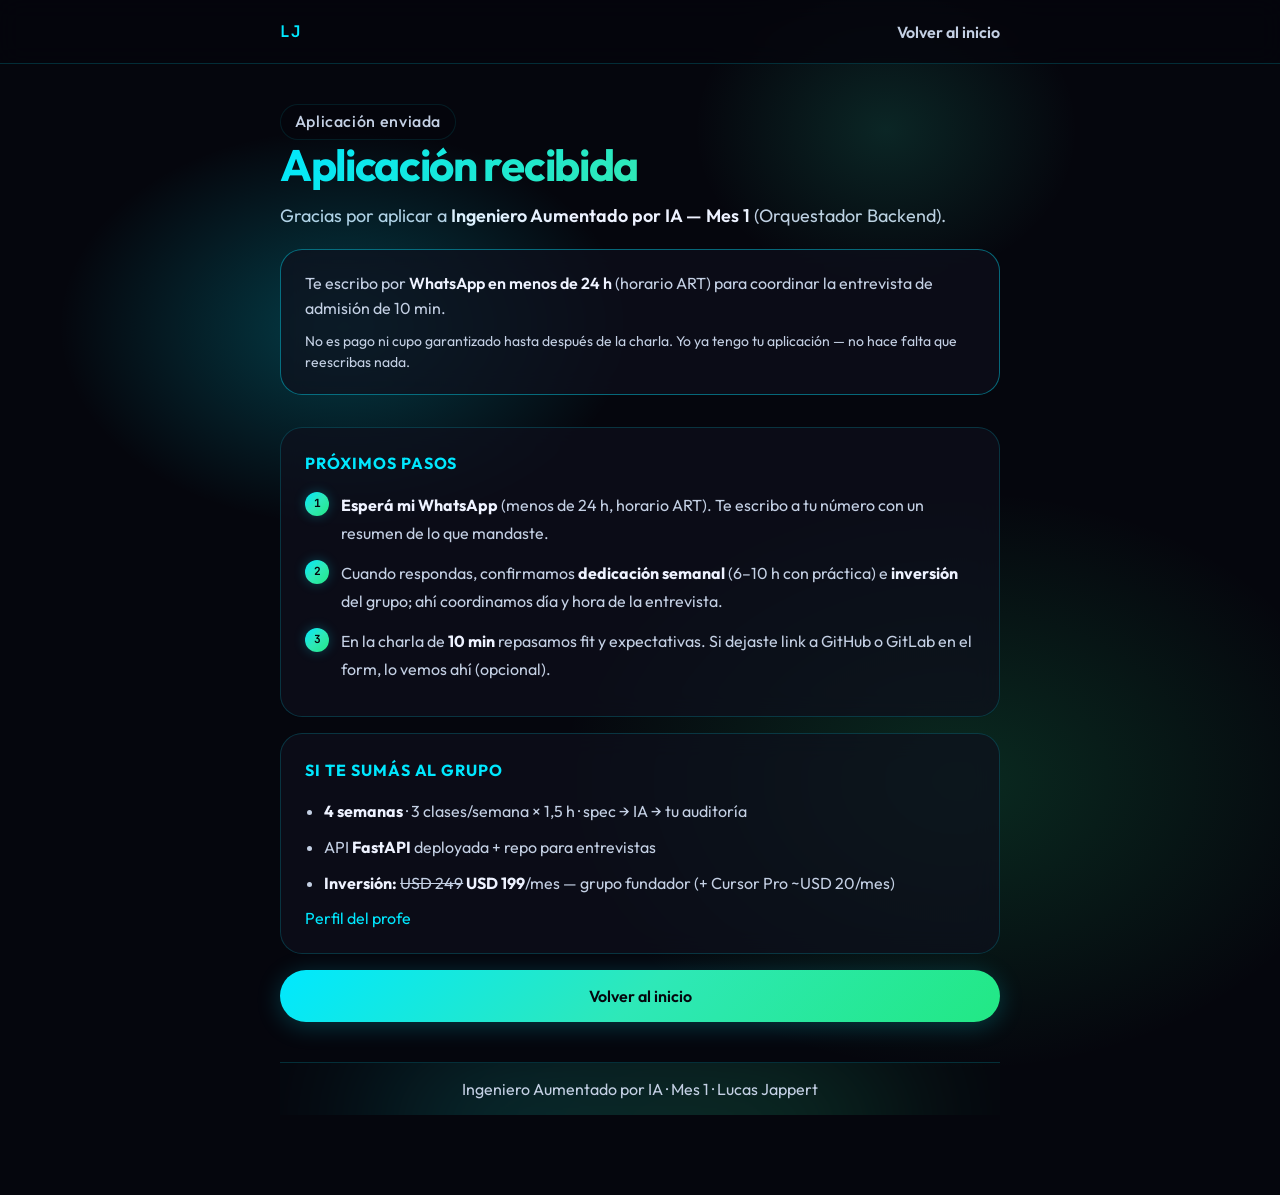
==== gracias.html @ ba17a9d2 "sdad" ====
<!DOCTYPE html>
<html lang="es">

<head>
	<meta charset="UTF-8" />
	<meta name="viewport" content="width=device-width, initial-scale=1" />
	<meta name="theme-color" content="#05060d" />
	<meta name="author" content="Lucas Jappert" />
	<link rel="icon" type="image/svg+xml" href="favicon.svg" />
	<title>Aplicación recibida — Ingeniero Aumentado por IA</title>
	<meta name="description"
		content="Aplicación recibida al Grupo Mes 1. Próximo paso: WhatsApp y entrevista de admisión de 10 min." />
	<meta name="robots" content="noindex" />
	<link rel="preconnect" href="https://fonts.googleapis.com" />
	<link rel="preconnect" href="https://fonts.gstatic.com" crossorigin />
	<link
		href="https://fonts.googleapis.com/css2?family=JetBrains+Mono:wght@400;500;600&family=Outfit:wght@400;500;600;700&display=swap"
		rel="stylesheet" />
	<link rel="stylesheet" href="css/styles.css" />
	<script src="js/config.js"></script>
	<!-- Red neuronal (canvas): desactivado — ver js/neural-bg.js -->
	<!-- <script src="js/neural-bg.js" defer></script> -->
	<script src="js/meta-pixel.js" defer></script>
	<script>
		document.addEventListener("DOMContentLoaded", function () {
			if (typeof window.trackMetaLead === "function") {
				window.trackMetaLead();
			}
		});
	</script>
</head>

<body>

	<header class="site-nav">
		<div class="site-nav__inner">
			<a class="site-nav__brand" href="https://lucasjappert.github.io/myprofile/" target="_blank"
				rel="noopener">LJ</a>
			<a class="site-nav__link" href="index.html">Volver al inicio</a>
		</div>
	</header>

	<main class="wrap">
		<div class="page-mesh" aria-hidden="true">
			<span class="page-mesh__blob page-mesh__blob--cyan"></span>
			<span class="page-mesh__blob page-mesh__blob--green"></span>
			<span class="page-mesh__blob page-mesh__blob--agua"></span>
			<!-- <span class="page-mesh__blob page-mesh__blob--soft"></span> -->
		</div>

		<header class="hero">
			<p class="chip chip--verde">Aplicación enviada</p>
			<h1 class="hero__title">Aplicación recibida</h1>
			<p class="lead">
				Gracias por aplicar a <strong>Ingeniero Aumentado por IA — Mes 1</strong> (Orquestador Backend).
			</p>
			<aside class="hero-trust" role="status">
				<p class="hero-trust__main">
					Te escribo por <strong>WhatsApp en menos de 24 h</strong> (horario ART) para coordinar la entrevista
					de
					admisión de 10 min.
				</p>
				<p class="hero-trust__disclaimer">
					No es pago ni cupo garantizado hasta después de la charla. Yo ya tengo tu aplicación — no hace falta
					que
					reescribas nada.
				</p>
			</aside>
		</header>

		<section class="card">
			<h2 class="section-title">Próximos pasos</h2>
			<ol class="thanks-steps">
				<li>
					<strong>Esperá mi WhatsApp</strong> (menos de 24 h, horario ART). Te escribo a tu número con un
					resumen de
					lo que mandaste.
				</li>
				<li>
					Cuando respondas, confirmamos <strong>dedicación semanal</strong> (6–10 h con práctica) e
					<strong>inversión</strong> del grupo; ahí coordinamos día y hora de la entrevista.
				</li>
				<li>
					En la charla de <strong>10 min</strong> repasamos fit y expectativas. Si dejaste link a GitHub o
					GitLab en
					el form, lo vemos ahí (opcional).
				</li>
			</ol>
		</section>

		<section class="card">
			<h2 class="section-title">Si te sumás al grupo</h2>
			<ul class="clean">
				<li><strong>4 semanas</strong> · 3 clases/semana × 1,5 h · spec → IA → tu auditoría</li>
				<li>API <strong>FastAPI</strong> deployada + repo para entrevistas</li>
				<li><strong>Inversión:</strong> <s>USD 249</s> <strong>USD 199</strong>/mes — grupo fundador (+ Cursor Pro ~USD 20/mes)</li>
			</ul>
			<p>
				<a href="https://lucasjappert.github.io/myprofile/" target="_blank" rel="noopener">Perfil del profe</a>
			</p>
		</section>

		<div class="thanks-actions">
			<a class="btn btn-primary" href="index.html">Volver al inicio</a>
		</div>

		<footer class="site-footer">
			<p>Ingeniero Aumentado por IA · Mes 1 · Lucas Jappert</p>
			<span class="site-footer__glow" aria-hidden="true"></span>
		</footer>
	</main>
</body>

</html>
---- css/styles.css ----
:root {
  --celeste: #00e8ff;
  --celeste-dim: #00b8d4;
  --agua: #2ee8b8;
  --agua-dim: #1bc99a;
  --verde: #22e884;
  --verde-dim: #0d9f6e;

  --bg-deep: #05060d;
  --bg-surface: #0c0e18;
  --bg-card: rgba(14, 16, 28, 0.72);
  --text: #eef2ff;
  --text-muted: #c4d0e4;
  --border: rgba(0, 232, 255, 0.18);
  --gradient-brand: linear-gradient(
    135deg,
    var(--celeste) 0%,
    var(--agua) 50%,
    var(--verde) 100%
  );
  --gradient-soft: linear-gradient(
    120deg,
    rgba(0, 232, 255, 0.1),
    rgba(46, 232, 184, 0.08),
    rgba(34, 232, 132, 0.1)
  );
  --shadow-glow: 0 0 32px rgba(0, 232, 255, 0.12), 0 0 48px rgba(34, 232, 132, 0.06);
  --radius: 14px;
  --radius-lg: 22px;
  --nav-h: 3.65rem;
  --font-sans: "Outfit", system-ui, sans-serif;
  --font-mono: "JetBrains Mono", ui-monospace, monospace;
  --text-base: 1.125rem;
  --text-sm: 1rem;
  --text-xs: 0.875rem;
  --text-lg: 1.25rem;
}

@media (min-width: 768px) {
  :root {
    --nav-h: 4rem;
  }
}

*,
*::before,
*::after {
  box-sizing: border-box;
}

html {
  scroll-behavior: smooth;
}

@media (prefers-reduced-motion: reduce) {
  html {
    scroll-behavior: auto;
  }

  *,
  *::before,
  *::after {
    animation-duration: 0.01ms !important;
    animation-iteration-count: 1 !important;
    transition-duration: 0.01ms !important;
  }
}

body {
  margin: 0;
  font-family: var(--font-sans);
  font-size: var(--text-base);
  line-height: 1.75;
  color: var(--text);
  background: var(--bg-deep);
  -webkit-font-smoothing: antialiased;
  min-height: 100dvh;
  overflow-x: hidden;
}

a {
  color: var(--celeste);
  text-decoration: none;
  transition: color 0.2s ease;
}

a:hover {
  color: var(--agua);
}

:focus {
  outline: none;
}

:focus-visible {
  outline: 2px solid var(--celeste);
  outline-offset: 3px;
  border-radius: 4px;
}

::selection {
  background: rgba(46, 232, 184, 0.35);
  color: var(--text);
}

/* —— Layout —— */

.page-mesh {
  position: absolute;
  inset: 0;
  z-index: 0;
  pointer-events: none;
  /* overflow: hidden; */
}

.page-mesh__blob {
  position: absolute;
  display: block;
  border-radius: 50%;
  pointer-events: none;
}

.page-mesh__blob--cyan {
  width: min(120vw, 920px);
  height: min(82vh, 640px);
  left: -55%;
  top: -5%;
  background: radial-gradient(ellipse 50% 50% at 50% 50%, rgba(0, 232, 255, 0.24), transparent 62%);
}

.page-mesh__blob--green {
  width: min(105vw, 800px);
  height: min(78vh, 580px);
  right: -50%;
  bottom: 11%;
  background: radial-gradient(ellipse 50% 50% at 50% 50%, rgba(34, 232, 132, 0.16), transparent 100%);
}

.page-mesh__blob--agua {
  width: min(88vw, 660px);
  height: min(72vh, 540px);
  right: -30%;
  top: -18%;
  background: radial-gradient(ellipse 50% 50% at 50% 50%, rgba(46, 232, 184, 0.14), transparent 58%);
}

.page-mesh__blob--soft {
  width: min(72vw, 540px);
  height: min(48vh, 400px);
  left: 28%;
  top: -6%;
  background: radial-gradient(ellipse 50% 50% at 50% 50%, rgba(255, 255, 255, 0.05), transparent 62%);
}

/* Red neuronal (canvas) — desactivado; ver js/neural-bg.js
.page-mesh__canvas {
  display: block;
  width: 100%;
  height: 100%;
}
*/

.site-nav {
  position: sticky;
  top: 0;
  z-index: 10;
  height: var(--nav-h);
  display: flex;
  align-items: center;
  border-bottom: 1px solid var(--border);
  background: rgba(5, 6, 13, 0.82);
  backdrop-filter: blur(12px);
}

.site-nav__inner {
  width: min(720px, 92vw);
  margin-inline: auto;
  display: flex;
  align-items: center;
  justify-content: space-between;
  gap: 1rem;
}

.site-nav__brand {
  font-family: var(--font-mono);
  font-weight: 700;
  font-size: var(--text-sm);
  letter-spacing: 0.04em;
  color: var(--celeste);
  text-decoration: none;
}

.site-nav__brand:hover {
  color: var(--agua);
}

.site-nav__link {
  font-size: var(--text-sm);
  font-weight: 600;
  color: var(--text-muted);
}

.site-nav__link:hover {
  color: var(--celeste);
}

.wrap {
  position: relative;
  z-index: 1;
  width: min(720px, 92vw);
  margin: 0 auto;
  padding: 2rem 0 4rem;
  /* overflow-x: hidden; */
}

@media (min-width: 768px) {
  .wrap {
    padding: 2.5rem 0 5rem;
  }
}

/* —— Hero —— */

.hero {
  margin-bottom: 2rem;
}

.chip {
  display: inline-block;
  padding: 0.35rem 0.75rem;
  font-size: var(--text-xs);
  font-weight: 600;
  letter-spacing: 0.04em;
  border-radius: 999px;
  background: rgba(0, 232, 255, 0.12);
  border: 1px solid rgba(0, 232, 255, 0.32);
  color: #8eeaff;
  margin-bottom: 1rem;
}

.chip--verde {
  background: rgba(34, 232, 132, 0.1);
  border-color: rgba(34, 232, 132, 0.32);
  color: var(--verde);
}

.hero__title {
  margin: 0 0 0.75rem;
  font-size: clamp(1.85rem, 6vw, 2.75rem);
  font-weight: 700;
  letter-spacing: -0.03em;
  line-height: 1.15;
  background: var(--gradient-brand);
  -webkit-background-clip: text;
  background-clip: text;
  color: transparent;
}

.hero__subtitle {
  margin: 0 0 0.35rem;
  font-size: var(--text-lg);
  font-weight: 600;
  color: var(--text);
  line-height: 1.35;
}

.lead {
  margin: 0;
  width: 100%;
  max-width: none;
  color: var(--text-muted);
  font-size: var(--text-base);
  line-height: 1.6;
}

.lead strong {
  color: var(--text);
  font-weight: 600;
}

.hero-trust {
  margin: 1.1rem 0 0;
  width: 100%;
  max-width: none;
  box-sizing: border-box;
  padding: 1.35rem 1.5rem;
  font-size: var(--text-sm);
  line-height: 1.55;
  color: var(--text-muted);
  background: var(--bg-card);
  border: 1px solid rgba(0, 232, 255, 0.42);
  border-radius: var(--radius-lg);
  backdrop-filter: blur(12px);
}

.hero-trust__main {
  margin: 0;
}

.hero-trust__main strong {
  color: var(--text);
  font-weight: 600;
}

.hero-trust__disclaimer {
  margin: 0.65rem 0 0;
  font-size: var(--text-xs);
  color: var(--text-muted);
  line-height: 1.45;
}

/* —— Cards & sections —— */

.section-title {
  margin: 0 0 0.85rem;
  font-size: var(--text-sm);
  font-weight: 700;
  letter-spacing: 0.06em;
  text-transform: uppercase;
  color: var(--celeste);
}

.section-title__meta {
  font-weight: 600;
  letter-spacing: 0.02em;
  text-transform: none;
  opacity: 0.92;
}

.card {
  background: var(--bg-card);
  border: 1px solid var(--border);
  border-radius: var(--radius-lg);
  backdrop-filter: blur(12px);
  padding: 1.35rem 1.5rem;
  margin-bottom: 1rem;
  transition: border-color 0.25s ease, box-shadow 0.25s ease;
}

.card:hover {
  border-color: rgba(46, 232, 184, 0.28);
  box-shadow: 0 8px 28px rgba(0, 232, 255, 0.08);
}

.card p {
  margin: 0;
  color: var(--text-muted);
  font-size: var(--text-sm);
  line-height: 1.65;
}

.card p + p {
  margin-top: 0.65rem;
}

.card p strong {
  color: var(--text);
}

ul.clean {
  margin: 0;
  padding-left: 1.2rem;
  color: var(--text-muted);
  font-size: var(--text-sm);
}

ul.clean li {
  margin-bottom: 0.5rem;
}

ul.clean li strong {
  color: var(--text);
}

.card--programa .meta-grid--compact {
  margin: 1rem 0 0;
  font-size: var(--text-sm);
  color: var(--text-muted);
}

/* —— Collapsible info cards —— */

.card--collapsible {
  padding: 0;
  margin-bottom: 0.55rem;
}

.card__summary {
  display: flex;
  align-items: center;
  justify-content: space-between;
  gap: 0.75rem;
  padding: 0.85rem 1.5rem;
  cursor: pointer;
  list-style: none;
  user-select: none;
}

.card__summary::-webkit-details-marker {
  display: none;
}

.card__summary::marker {
  content: "";
}

.card__summary .section-title {
  margin: 0;
  flex: 1;
  min-width: 0;
}

.card__summary:focus-visible {
  outline: 2px solid var(--celeste);
  outline-offset: -2px;
  border-radius: var(--radius-lg);
}

.card__panel {
  padding: 0 1.5rem 1.25rem;
}

.card--collapsible[open] .card__summary {
  padding-bottom: 0.65rem;
}

.card__chevron {
  flex-shrink: 0;
  width: 0.45rem;
  height: 0.45rem;
  border-right: 2px solid var(--celeste);
  border-bottom: 2px solid var(--celeste);
  transform: rotate(45deg) translateY(-2px);
  opacity: 0.8;
  transition: transform 0.2s ease;
}

.card--collapsible[open] .card__chevron {
  transform: rotate(-135deg) translateY(1px);
}

@media (prefers-reduced-motion: reduce) {
  .card__chevron {
    transition: none;
  }
}

.hidden {
  display: none !important;
}

.meta-grid {
  display: grid;
  gap: 0.55rem;
  font-size: var(--text-sm);
  color: var(--text-muted);
}

.meta-grid strong {
  color: var(--text);
  font-weight: 600;
}

.profe a {
  font-weight: 600;
}

/* —— Buttons —— */

.cta-row {
  display: flex;
  flex-wrap: wrap;
  gap: 0.75rem;
  margin-top: 1.75rem;
}

.btn {
  display: inline-flex;
  align-items: center;
  justify-content: center;
  gap: 0.5rem;
  padding: 0.75rem 1.35rem;
  font-family: inherit;
  font-size: var(--text-sm);
  font-weight: 600;
  border-radius: 999px;
  border: none;
  cursor: pointer;
  text-decoration: none;
  transition: transform 0.2s ease, box-shadow 0.2s ease, opacity 0.2s ease;
}

.btn:focus-visible {
  outline: 2px solid var(--celeste);
  outline-offset: 3px;
}

.btn:active {
  transform: scale(0.98);
}

.btn-primary {
  color: var(--bg-deep);
  background: var(--gradient-brand);
  box-shadow: 0 4px 24px rgba(0, 232, 255, 0.22);
}

.btn-primary:hover {
  box-shadow: 0 6px 28px rgba(34, 232, 132, 0.28);
  color: var(--bg-deep);
}

.btn-primary:disabled,
.btn-submit:disabled {
  opacity: 0.45;
  cursor: not-allowed;
  box-shadow: none;
  transform: none;
}

.btn-primary:disabled:hover,
.btn-submit:disabled:hover {
  box-shadow: none;
}

.btn-primary.is-ready {
  box-shadow: 0 4px 28px rgba(0, 232, 255, 0.28);
}

.btn-ghost {
  color: var(--text);
  background: transparent;
  border: 1px solid var(--border);
}

.btn-ghost:hover {
  border-color: var(--celeste);
  color: var(--celeste);
}

/* —— Footer —— */

.site-footer {
  position: relative;
  margin-top: 2.5rem;
  padding: 12px 0;
  border-top: 1px solid var(--border);
  text-align: center;
  font-size: var(--text-sm);
  color: var(--text-muted);
  overflow: hidden;
}

.site-footer p {
  margin: 0;
  position: relative;
  z-index: 1;
}

.site-footer__glow {
  position: absolute;
  bottom: -60px;
  left: 50%;
  transform: translateX(-50%);
  width: 70%;
  height: 100px;
  background: var(--gradient-brand);
  filter: blur(80px);
  opacity: 0.3;
  pointer-events: none;
}

/* —— Thank-you —— */

.thanks-actions {
  margin-top: 0.25rem;
}

.thanks-actions .btn-primary {
  display: flex;
  width: 100%;
  justify-content: center;
}

.thanks-steps {
  counter-reset: step;
  list-style: none;
  padding: 0;
  margin: 0;
}

.thanks-steps li {
  counter-increment: step;
  position: relative;
  padding-left: 2.25rem;
  margin-bottom: 0.75rem;
  color: var(--text-muted);
  font-size: var(--text-sm);
}

.thanks-steps li strong {
  color: var(--text);
}

.thanks-steps li::before {
  content: counter(step);
  position: absolute;
  left: 0;
  top: 0.1rem;
  width: 1.5rem;
  height: 1.5rem;
  border-radius: 50%;
  font-family: var(--font-mono);
  font-size: 0.7rem;
  font-weight: 700;
  display: flex;
  align-items: center;
  justify-content: center;
  color: var(--bg-deep);
  background: var(--gradient-brand);
  box-shadow: 0 0 12px rgba(0, 232, 255, 0.25);
}

/* —— Config warning —— */

.config-warn {
  background: rgba(251, 191, 36, 0.1);
  border: 1px solid rgba(251, 191, 36, 0.35);
  color: #fcd34d;
  padding: 0.85rem 1rem;
  border-radius: var(--radius);
  font-size: var(--text-sm);
  margin-bottom: 1rem;
  display: none;
  line-height: 1.5;
}

.config-warn.visible {
  display: block;
}

.config-warn code {
  font-family: var(--font-mono);
  font-size: 0.85em;
}

/* —— Apply form —— */

.apply-section {
  margin-top: 1.75rem;
}

.apply-section.card:hover,
.apply-section:hover {
  border-color: var(--border);
  box-shadow: none;
}

.apply-section .card:hover {
  border-color: var(--border);
  box-shadow: none;
}

.form-progress {
  height: 3px;
  margin: 0;
  border-radius: 999px;
  background: rgba(0, 232, 255, 0.08);
  overflow: hidden;
}

@media (max-width: 640px) {
  .form-progress {
    height: 5px;
  }
}

.form-progress__bar {
  display: block;
  width: 0;
  height: 100%;
  border-radius: inherit;
  background: var(--gradient-brand);
  transition: width 0.25s ease;
}

.apply-intro {
  margin: 0 0 0.85rem;
  color: var(--text-muted);
  font-size: var(--text-sm);
}

.form-steps-header {
  margin-bottom: 1rem;
}

.form-step-meta {
  display: flex;
  align-items: center;
  justify-content: space-between;
  gap: 0.75rem;
  margin-bottom: 0.5rem;
}

.form-step-label {
  margin: 0;
  flex: 1;
  min-width: 0;
  font-size: var(--text-sm);
  font-weight: 600;
  color: var(--text);
}

.form-step-back {
  flex-shrink: 0;
  margin: 0;
  padding: 0.2rem 0;
  font-family: inherit;
  font-size: var(--text-xs);
  font-weight: 500;
  line-height: 1.3;
  color: var(--text-muted);
  background: none;
  border: none;
  cursor: pointer;
  white-space: nowrap;
  transition: color 0.2s ease;
}

.form-step-back:hover {
  color: var(--celeste);
}

.form-step-back:focus-visible {
  outline: 2px solid var(--celeste);
  outline-offset: 2px;
  border-radius: 2px;
}

.form-step-back[hidden] {
  display: none;
}

.visually-hidden {
  position: absolute;
  width: 1px;
  height: 1px;
  padding: 0;
  margin: -1px;
  overflow: hidden;
  clip: rect(0, 0, 0, 0);
  white-space: nowrap;
  border: 0;
}

.form-required-note,
.form-hint,
.form-post-cta {
  margin: 0;
  font-size: var(--text-xs);
  color: var(--text-muted);
  line-height: 1.5;
}

.form-required-note {
  margin-bottom: 0.25rem;
}

.form-hint {
  margin-top: 0.35rem;
}

.form-field > .form-hint:first-child {
  margin-top: 0;
  margin-bottom: 0.4rem;
}

.form-post-cta {
  flex: 1 1 100%;
  margin-top: 0.15rem;
  color: rgba(196, 208, 228, 0.85);
}

.apply-form {
  display: flex;
  flex-direction: column;
  gap: 0.85rem;
}

#apply-form[data-current-step="2"] {
  gap: 0.65rem;
}

#apply-form[data-current-step="2"] fieldset[data-step="2"] {
  display: flex;
  flex-direction: column;
  gap: 1rem;
}

#apply-form[data-current-step="2"] fieldset[data-step="2"] .form-field + .form-field {
  margin-top: 0;
}

#apply-form[data-current-step="2"] fieldset[data-step="2"] .form-profile-warn {
  margin: 0;
}

#apply-form[data-current-step="2"] .form-label,
#apply-form[data-current-step="2"] .form-field > label {
  margin-bottom: 0.3rem;
}

.form-group[hidden] {
  display: none !important;
}

.form-required-note {
  margin: 0;
  font-size: var(--text-xs);
  color: var(--text-muted);
  line-height: 1.5;
}

.form-hint {
  display: block;
  margin: 0.25rem 0 0;
  font-size: var(--text-xs);
  color: var(--text-muted);
  line-height: 1.45;
}

.form-error {
  margin: 0;
  padding: 0.75rem 1rem;
  border-radius: var(--radius);
  background: rgba(248, 113, 113, 0.12);
  border: 1px solid rgba(248, 113, 113, 0.35);
  color: #fecaca;
  font-size: var(--text-sm);
  line-height: 1.5;
}

.form-error[hidden] {
  display: none;
}

.hp-field {
  position: absolute;
  left: -9999px;
  width: 1px;
  height: 1px;
  overflow: hidden;
  opacity: 0;
  pointer-events: none;
}

.form-group {
  margin: 0;
  padding: 0;
  border: none;
  min-width: 0;
}

.form-legend {
  margin: 0 0 0.85rem;
  padding: 0;
  font-size: var(--text-xs);
  font-weight: 700;
  letter-spacing: 0.06em;
  text-transform: uppercase;
  color: var(--agua);
}

.apply-form .form-field + .form-field {
  margin-top: 0.75rem;
}

.form-field.is-complete > .form-label::after,
.form-field.is-complete > .form-label-row label::after {
  content: " ✓";
  color: var(--agua);
  font-weight: 700;
  font-size: 0.9em;
}

.form-label-row {
  display: flex;
  align-items: baseline;
  justify-content: space-between;
  gap: 0.65rem;
  margin-bottom: 0.35rem;
}

.form-label-row label {
  margin-bottom: 0;
  flex: 1;
  min-width: 0;
  font-size: var(--text-sm);
  font-weight: 600;
  color: var(--text);
}

.form-label-row .label-meta {
  font-weight: 500;
  color: var(--text-muted);
}

.form-char-count {
  flex-shrink: 0;
  font-size: var(--text-xs);
  font-weight: 500;
  color: var(--text-muted);
  white-space: nowrap;
}

.form-char-count.is-valid {
  color: var(--agua);
}

.form-field label,
.form-label {
  display: block;
  margin-bottom: 0.4rem;
  font-size: var(--text-sm);
  font-weight: 600;
  color: var(--text);
}

/* Paso contacto: misma columna de labels → inputs alineados y mismo ancho */
.apply-form fieldset[data-step="1"] {
  display: grid;
  grid-template-columns: max-content minmax(0, 1fr);
  column-gap: 0.75rem;
  row-gap: 0.75rem;
  align-items: center;
}

.apply-form fieldset[data-step="1"] .form-field--inline {
  display: grid;
  grid-template-columns: subgrid;
  grid-column: 1 / -1;
  align-items: center;
}

.apply-form fieldset[data-step="1"] .form-field--inline + .form-field--inline {
  margin-top: 0;
}

.apply-form fieldset[data-step="1"] .form-field--inline label {
  margin-bottom: 0;
  grid-column: 1;
  align-self: center;
  display: flex;
  align-items: center;
  justify-content: flex-end;
  text-align: right;
  padding-right: 0.15rem;
  line-height: 1.35;
}

.apply-form fieldset[data-step="1"] .form-field--inline input,
.apply-form fieldset[data-step="1"] .form-field--inline select,
.apply-form fieldset[data-step="1"] .form-field--inline .field-picker {
  grid-column: 2;
  width: 100%;
  min-width: 0;
}

.apply-form fieldset[data-step="1"] .form-field--inline > .form-label {
  margin-bottom: 0;
  grid-column: 1;
  align-self: center;
  display: flex;
  align-items: center;
  justify-content: flex-end;
  text-align: right;
  padding-right: 0.15rem;
  line-height: 1.35;
}

.apply-form fieldset[data-step="1"] .form-field--inline .form-hint {
  grid-column: 2;
  margin-top: 0;
}

@supports not (grid-template-columns: subgrid) {
  .apply-form fieldset[data-step="1"] .form-field--inline {
    display: grid;
    grid-template-columns: 6.75rem minmax(0, 1fr);
    column-gap: 0.75rem;
    align-items: center;
  }

  .form-field--inline label,
  .form-field--inline > .form-label {
    margin-bottom: 0;
    align-self: center;
    display: flex;
    align-items: center;
    justify-content: flex-end;
    text-align: right;
    line-height: 1.35;
  }

  .form-field--inline input,
  .form-field--inline select,
  .form-field--inline .field-picker {
    width: 100%;
    min-width: 0;
  }

  .form-field--inline .form-hint {
    grid-column: 2;
    margin-top: 0;
  }
}

.req {
  color: #fbbf24;
  font-weight: 700;
}

.opt {
  font-weight: 500;
  color: var(--text-muted);
}

.apply-form input[type="text"],
.apply-form input[type="tel"],
.apply-form input[type="email"],
.apply-form input[type="url"],
.apply-form textarea,
.apply-form select {
  width: 100%;
  padding: 0.65rem 0.85rem;
  font-family: inherit;
  font-size: var(--text-sm);
  color: var(--text);
  background-color: rgba(5, 6, 13, 0.6);
  border: 1px solid var(--border);
  border-radius: var(--radius);
  transition: border-color 0.2s ease, box-shadow 0.2s ease;
}

.apply-form select {
  appearance: none;
  cursor: pointer;
  padding-right: 2rem;
  background-image: linear-gradient(45deg, transparent 50%, var(--text-muted) 50%),
    linear-gradient(135deg, var(--text-muted) 50%, transparent 50%),
    linear-gradient(rgba(5, 6, 13, 0.6), rgba(5, 6, 13, 0.6));
  background-position: calc(100% - 1.1rem) calc(50% + 0.15rem), calc(100% - 0.85rem) calc(50% + 0.15rem),
    0 0;
  background-size: 5px 5px, 5px 5px, 100% 100%;
  background-repeat: no-repeat;
}

.apply-form input.field-invalid,
.apply-form textarea.field-invalid,
.apply-form select.field-invalid {
  border-color: rgba(248, 113, 113, 0.6);
}

.apply-form input.field-invalid:focus-visible,
.apply-form textarea.field-invalid:focus-visible,
.apply-form select.field-invalid:focus-visible {
  border-color: rgba(248, 113, 113, 0.75);
  box-shadow: 0 0 0 3px rgba(248, 113, 113, 0.12);
}

#pais-otro-wrap.hidden,
.pais-otro-wrap.hidden,
.pais-otro-wrap[hidden] {
  display: none;
}

.apply-form textarea {
  resize: none;
  overflow: hidden;
  min-height: 2.75rem;
  max-height: 9rem;
  line-height: 1.55;
}

.apply-form textarea[data-autogrow] {
  min-height: 2.5rem;
}

.apply-form input::placeholder,
.apply-form textarea::placeholder {
  color: rgba(196, 208, 228, 0.45);
}

.apply-form input:focus-visible,
.apply-form textarea:focus-visible,
.apply-form select:focus-visible {
  border-color: var(--celeste);
  box-shadow: 0 0 0 3px rgba(0, 232, 255, 0.15);
}

/* —— Field picker (trigger + modal centrado) —— */

.field-picker {
  position: relative;
}

.field-picker__trigger {
  display: flex;
  width: 100%;
  align-items: center;
  justify-content: space-between;
  gap: 0.65rem;
  margin: 0;
  padding: 0.65rem 0.85rem;
  font-family: inherit;
  font-size: var(--text-sm);
  font-weight: 500;
  text-align: left;
  color: var(--text-muted);
  background: rgba(5, 6, 13, 0.6);
  border: 1px solid var(--border);
  border-radius: var(--radius);
  cursor: pointer;
  transition: border-color 0.2s ease, box-shadow 0.2s ease;
}

.field-picker__text {
  flex: 1;
  min-width: 0;
  overflow: hidden;
  text-overflow: ellipsis;
  white-space: nowrap;
}

.field-picker[data-mode="multi"] .field-picker__trigger.has-value .field-picker__text {
  white-space: normal;
  display: -webkit-box;
  -webkit-line-clamp: 2;
  -webkit-box-orient: vertical;
  line-height: 1.35;
}

.field-picker__trigger.has-value {
  color: var(--text);
  font-weight: 600;
  border-color: rgba(0, 232, 255, 0.28);
  background: rgba(0, 232, 255, 0.06);
}

.field-picker__trigger:focus-visible {
  border-color: var(--celeste);
  box-shadow: 0 0 0 3px rgba(0, 232, 255, 0.15);
  outline: none;
}

.field-picker__chevron {
  flex-shrink: 0;
  width: 0.45rem;
  height: 0.45rem;
  border-right: 2px solid var(--text-muted);
  border-bottom: 2px solid var(--text-muted);
  transform: rotate(45deg) translateY(-2px);
  transition: transform 0.2s ease;
}

.field-picker.is-open .field-picker__chevron {
  transform: rotate(-135deg) translateY(1px);
}

.field-picker__backdrop {
  display: none;
  position: fixed;
  inset: 0;
  z-index: 40;
  background: rgba(5, 6, 13, 0.45);
  /* Refuerzo si el navegador soporta backdrop-filter */
  backdrop-filter: blur(24px) saturate(0.9);
  -webkit-backdrop-filter: blur(24px) saturate(0.9);
}

/* Blur fiable: difumina el contenido de la página (el overlay solo oscurece) */
body.field-picker-open .page-mesh,
body.field-picker-open .site-nav,
body.field-picker-open .wrap {
  filter: blur(12px);
  -webkit-filter: blur(12px);
  /* transition: all 0.1s ease-in-out; */
  pointer-events: none;
  user-select: none;
}

@media (prefers-reduced-motion: reduce) {
  body.field-picker-open .page-mesh,
  body.field-picker-open .site-nav,
  body.field-picker-open .wrap {
    filter: none;
    -webkit-filter: none;
  }

  .field-picker__backdrop {
    backdrop-filter: none;
    -webkit-backdrop-filter: none;
    background: rgba(5, 6, 13, 0.88);
  }
}

.field-picker__backdrop[hidden] {
  display: none !important;
}

.field-picker.is-open .field-picker__backdrop:not([hidden]) {
  display: block;
}

.field-picker__sheet {
  display: none;
  position: fixed;
  inset: 0;
  z-index: 50;
  width: min(92vw, 22rem);
  height: fit-content;
  max-height: min(70dvh, 70vh);
  overflow-y: auto;
  margin: auto;
  padding: 1rem;
  flex-direction: column;
  flex-wrap: nowrap;
  align-items: stretch;
  gap: 0.45rem;
  background: rgba(8, 10, 20, 0.94);
  backdrop-filter: blur(18px) saturate(1.15);
  -webkit-backdrop-filter: blur(18px) saturate(1.15);
  border: 1px solid rgba(0, 232, 255, 0.2);
  border-radius: var(--radius-lg);
  box-shadow: 0 0 10px #000000;
}

.field-picker__header {
  display: flex;
  align-items: flex-start;
  justify-content: space-between;
  gap: 0.65rem;
  margin: 0 0 0.75rem;
  padding-bottom: 0.75rem;
  border-bottom: 1px solid rgba(0, 232, 255, 0.14);
  flex-shrink: 0;
}

.field-picker__title {
  margin: 0;
  padding: 0;
  border-bottom: none;
  font-size: var(--text-sm);
  font-weight: 600;
  color: var(--text);
  line-height: 1.4;
  flex: 1;
  min-width: 0;
}

.field-picker__title .req {
  color: #fbbf24;
  font-weight: 700;
}

.field-picker__close {
  flex-shrink: 0;
  display: flex;
  align-items: center;
  justify-content: center;
  width: 2.25rem;
  height: 2.25rem;
  margin: 0;
  padding: 0;
  font-family: inherit;
  font-size: 1.5rem;
  line-height: 1;
  color: var(--text-muted);
  background: rgba(5, 6, 13, 0.55);
  border: 1px solid var(--border);
  border-radius: var(--radius);
  cursor: pointer;
  transition:
    color 0.2s ease,
    border-color 0.2s ease,
    background 0.2s ease;
}

.field-picker__close:hover {
  color: var(--text);
  border-color: rgba(0, 232, 255, 0.35);
}

.field-picker__close:focus-visible {
  outline: 2px solid var(--celeste);
  outline-offset: 2px;
}

.field-picker__sheet:not([hidden]) {
  display: flex;
}

.field-picker__sheet--portal {
  z-index: 100;
}

.field-picker__backdrop--portal {
  z-index: 90;
}

.field-picker__footer {
  display: none;
  margin-top: 0.5rem;
  padding-top: 0.65rem;
  border-top: 1px solid rgba(0, 232, 255, 0.1);
  flex-shrink: 0;
}

.field-picker__sheet[data-mode="multi"] .field-picker__footer {
  display: block;
}

.field-picker__done {
  display: inline-flex;
  width: 100%;
  justify-content: center;
}

.field-picker__option {
  margin: 0;
}

.field-picker__option.chip {
  width: 100%;
  justify-content: flex-start;
  min-height: 44px;
  padding: 0.55rem 1rem;
  border-radius: var(--radius);
}

/* body.field-picker-open {
  overflow: hidden;
} */

.chip-group {
  display: flex;
  flex-wrap: wrap;
  gap: 0.45rem;
}

.chip {
  position: relative;
  display: inline-flex;
  align-items: center;
  justify-content: center;
  margin: 0;
  padding: 0.38rem 0.85rem;
  font-size: var(--text-sm);
  font-weight: 500;
  line-height: 1.35;
  color: var(--text-muted);
  background: rgba(5, 6, 13, 0.45);
  border: 1px solid rgba(0, 232, 255, 0.1);
  border-radius: 999px;
  cursor: pointer;
  user-select: none;
  transition:
    color 0.2s ease,
    background 0.2s ease,
    border-color 0.2s ease,
    box-shadow 0.2s ease,
    transform 0.15s ease;
}

.chip:hover {
  border-color: rgba(0, 232, 255, 0.35);
  color: var(--text);
}

.chip:has(input:checked) {
  color: var(--bg-deep);
  font-weight: 600;
  background: var(--gradient-brand);
  border-color: transparent;
  box-shadow: 0 2px 16px rgba(0, 232, 255, 0.22);
}

.chip:has(input:focus-visible) {
  outline: 2px solid var(--celeste);
  outline-offset: 2px;
}

.chip:active {
  transform: scale(0.97);
}

.form-field.field-invalid .chip-group,
.form-field.field-invalid .field-picker {
  padding: 0.35rem;
  margin: -0.35rem;
  border-radius: var(--radius);
  outline: 1px solid rgba(248, 113, 113, 0.45);
}

.form-field.field-invalid .field-picker__trigger {
  border-color: rgba(248, 113, 113, 0.6);
}

.form-step-nav-wrap {
  margin-top: 0.15rem;
}

.form-step-nav {
  display: flex;
  flex-wrap: wrap;
  gap: 0.65rem;
}

@media (max-width: 640px) {
  #apply-form[data-current-step="2"] .form-step-nav-wrap {
    position: sticky;
    bottom: 0;
    z-index: 5;
    margin: 0 -0.35rem;
    padding: 0.65rem 0.35rem calc(0.65rem + env(safe-area-inset-bottom, 0px));
    background: linear-gradient(
      to top,
      rgba(5, 6, 13, 0.97) 55%,
      rgba(5, 6, 13, 0.85) 80%,
      transparent
    );
    backdrop-filter: blur(10px);
  }

  #apply-form[data-current-step="2"] {
    padding-bottom: 0.25rem;
  }

  #apply-form[data-current-step="2"] .form-step-nav .btn-submit {
    flex: 1 1 100%;
  }
}

.form-step-nav .btn-primary,
.form-step-nav .btn-submit {
  flex: 1 1 100%;
  width: 100%;
}

.form-step-nav .btn-primary.is-ready:not(:disabled) {
  box-shadow: 0 4px 28px rgba(0, 232, 255, 0.28);
}

#apply-form[data-current-step="1"] #form-submit,
#apply-form[data-current-step="2"] #form-next {
  display: none !important;
}

.form-step-nav #form-submit[hidden],
.form-step-nav #form-next[hidden] {
  display: none !important;
}

.form-field--optional-row {
  display: grid;
  grid-template-columns: 1fr 1fr;
  gap: 0.65rem;
  margin-top: 0.25rem;
}

.form-field--optional-row input {
  width: 100%;
  min-width: 0;
}

@media (max-width: 520px) {
  .form-field--optional-row {
    grid-template-columns: 1fr;
  }
}

.form-actions {
  display: flex;
  flex-direction: column;
  align-items: stretch;
  gap: 0.75rem;
  margin-top: 0;
}

.form-actions[hidden] {
  display: none !important;
}

.form-actions .btn-primary,
.form-actions .btn-submit {
  width: 100%;
}

@media (min-width: 641px) {
  .form-actions {
    flex-direction: row;
    flex-wrap: wrap;
    align-items: center;
  }

  .form-actions .btn-primary,
  .form-actions .btn-submit {
    width: auto;
    min-width: 11rem;
  }
}

@media (max-width: 640px) {
  .btn-submit {
    width: 100%;
  }
}

.form-post-cta {
  margin: 0.75rem 0 0;
  text-align: center;
  font-size: var(--text-sm);
  color: var(--text-muted);
  line-height: 1.5;
}

@media (min-width: 641px) {
  .form-post-cta {
    text-align: left;
  }
}

/* —— Info compact / merged hero card —— */

.info-card {
  margin-bottom: 1rem;
}

.info-compact {
  margin: 0;
  padding: 0;
  list-style: none;
  display: grid;
  gap: 0.5rem;
  font-size: var(--text-sm);
  color: var(--text-muted);
  line-height: 1.5;
}

.info-compact li {
  margin: 0;
  padding: 0;
}

.info-compact li strong {
  color: var(--text);
  font-weight: 600;
}

.btn-loading {
  display: inline;
}

.btn-loading[hidden] {
  display: none;
}

.form-profile-warn {
  margin: 0.5rem 0 0;
  padding: 0.55rem 0.75rem;
  font-size: var(--text-xs);
  color: #fde68a;
  background: rgba(251, 191, 36, 0.1);
  border: 1px solid rgba(251, 191, 36, 0.35);
  border-radius: var(--radius);
  line-height: 1.45;
}

.form-profile-warn[hidden] {
  display: none;
}

@media (max-width: 520px) {
  .field-picker__option.chip {
    min-height: 44px;
    padding: 0.5rem 0.95rem;
  }
}
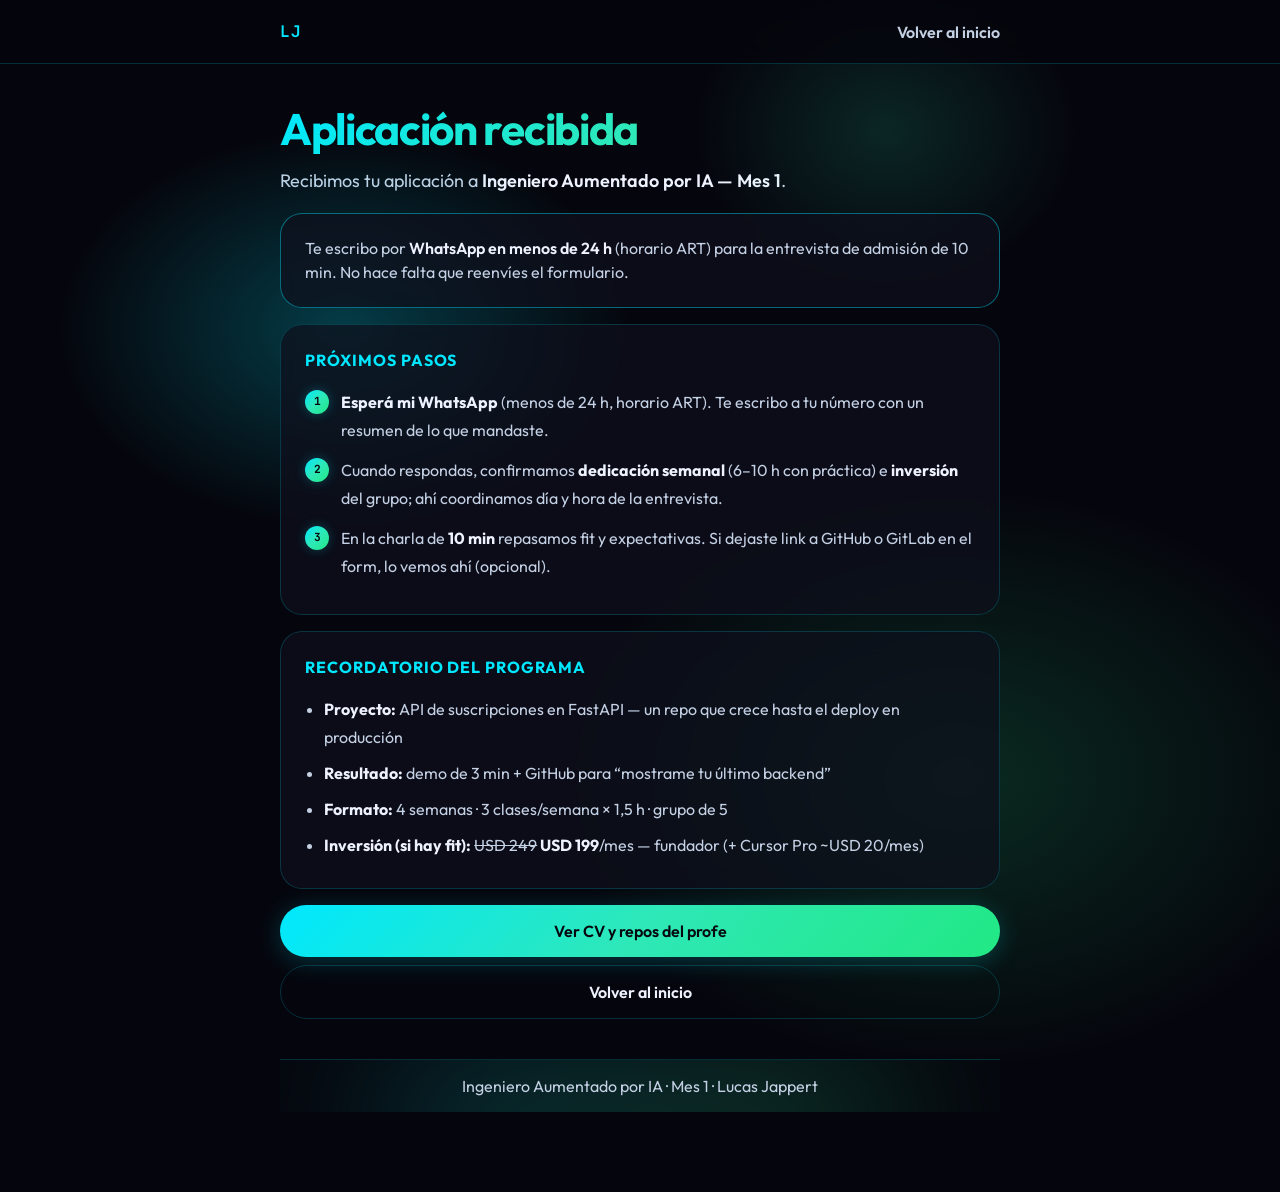
==== commit 155aeb7c: "asdasd" ====
--- a/gracias.html
+++ b/gracias.html
@@ -3,10 +3,14 @@
 
 <head>
 	<meta charset="UTF-8" />
-	<meta name="viewport" content="width=device-width, initial-scale=1" />
+	<meta http-equiv="Cache-Control" content="no-cache" />
+	<meta http-equiv="Pragma" content="no-cache" />
+	<meta name="viewport"
+		content="width=device-width, initial-scale=1, minimum-scale=1, maximum-scale=1, viewport-fit=cover, user-scalable=no" />
+	<script src="js/no-zoom.js?v=__BUILD__"></script>
 	<meta name="theme-color" content="#05060d" />
 	<meta name="author" content="Lucas Jappert" />
-	<link rel="icon" type="image/svg+xml" href="favicon.svg" />
+	<link rel="icon" type="image/svg+xml" href="favicon.svg?v=__BUILD__" />
 	<title>Aplicación recibida — Ingeniero Aumentado por IA</title>
 	<meta name="description"
 		content="Aplicación recibida al Grupo Mes 1. Próximo paso: WhatsApp y entrevista de admisión de 10 min." />
@@ -16,11 +20,12 @@
 	<link
 		href="https://fonts.googleapis.com/css2?family=JetBrains+Mono:wght@400;500;600&family=Outfit:wght@400;500;600;700&display=swap"
 		rel="stylesheet" />
-	<link rel="stylesheet" href="css/styles.css" />
-	<script src="js/config.js"></script>
+	<link rel="stylesheet" href="css/styles.css?v=__BUILD__" />
+	<script src="js/config.js?v=__BUILD__"></script>
 	<!-- Red neuronal (canvas): desactivado — ver js/neural-bg.js -->
-	<!-- <script src="js/neural-bg.js" defer></script> -->
-	<script src="js/meta-pixel.js" defer></script>
+	<!-- <script src="js/neural-bg.js?v=__BUILD__" defer></script> -->
+	<script src="js/meta-pixel.js?v=__BUILD__" defer></script>
+	<script src="js/landing-events.js?v=__BUILD__" defer></script>
 	<script>
 		document.addEventListener("DOMContentLoaded", function () {
 			if (typeof window.trackMetaLead === "function") {
@@ -49,21 +54,16 @@
 		</div>
 
 		<header class="hero">
-			<p class="chip chip--verde">Aplicación enviada</p>
+			<!-- <p class="chip chip--verde">Aplicación enviada</p> -->
 			<h1 class="hero__title">Aplicación recibida</h1>
 			<p class="lead">
-				Gracias por aplicar a <strong>Ingeniero Aumentado por IA — Mes 1</strong> (Orquestador Backend).
+				Recibimos tu aplicación a <strong>Ingeniero Aumentado por IA — Mes 1</strong>.
 			</p>
 			<aside class="hero-trust" role="status">
 				<p class="hero-trust__main">
-					Te escribo por <strong>WhatsApp en menos de 24 h</strong> (horario ART) para coordinar la entrevista
-					de
-					admisión de 10 min.
-				</p>
-				<p class="hero-trust__disclaimer">
-					No es pago ni cupo garantizado hasta después de la charla. Yo ya tengo tu aplicación — no hace falta
-					que
-					reescribas nada.
+					Te escribo por <strong>WhatsApp en menos de 24 h</strong> (horario ART) para la entrevista de
+					admisión
+					de 10 min. No hace falta que reenvíes el formulario.
 				</p>
 			</aside>
 		</header>
@@ -89,19 +89,21 @@
 		</section>
 
 		<section class="card">
-			<h2 class="section-title">Si te sumás al grupo</h2>
+			<h2 class="section-title">Recordatorio del programa</h2>
 			<ul class="clean">
-				<li><strong>4 semanas</strong> · 3 clases/semana × 1,5 h · spec → IA → tu auditoría</li>
-				<li>API <strong>FastAPI</strong> deployada + repo para entrevistas</li>
-				<li><strong>Inversión:</strong> <s>USD 249</s> <strong>USD 199</strong>/mes — grupo fundador (+ Cursor Pro ~USD 20/mes)</li>
+				<li><strong>Proyecto:</strong> API de suscripciones en FastAPI — un repo que crece hasta el deploy en
+					producción</li>
+				<li><strong>Resultado:</strong> demo de 3 min + GitHub para “mostrame tu último backend”</li>
+				<li><strong>Formato:</strong> 4 semanas · 3 clases/semana × 1,5 h · grupo de 5</li>
+				<li><strong>Inversión (si hay fit):</strong> <s>USD 249</s> <strong>USD 199</strong>/mes — fundador (+
+					Cursor Pro ~USD 20/mes)</li>
 			</ul>
-			<p>
-				<a href="https://lucasjappert.github.io/myprofile/" target="_blank" rel="noopener">Perfil del profe</a>
-			</p>
 		</section>
 
 		<div class="thanks-actions">
-			<a class="btn btn-primary" href="index.html">Volver al inicio</a>
+			<a class="btn btn-primary" href="https://lucasjappert.github.io/myprofile/" target="_blank"
+				rel="noopener">Ver CV y repos del profe</a>
+			<a class="btn btn-ghost" href="index.html">Volver al inicio</a>
 		</div>
 
 		<footer class="site-footer">
--- a/css/styles.css
+++ b/css/styles.css
@@ -50,6 +50,14 @@
 
 html {
   scroll-behavior: smooth;
+  /* pan-x/y sin pinch-zoom (WebKit); doble tap lo cubre manipulation en controles */
+  touch-action: pan-x pan-y;
+  -webkit-text-size-adjust: 100%;
+  text-size-adjust: 100%;
+}
+
+body {
+  touch-action: pan-x pan-y;
 }
 
 @media (prefers-reduced-motion: reduce) {
@@ -78,6 +86,19 @@
   overflow-x: hidden;
 }
 
+/* iOS: zoom al enfocar inputs con font-size < 16px (Safari/Brave usan WebKit) */
+@supports (-webkit-touch-callout: none) {
+  .apply-form input[type="text"],
+  .apply-form input[type="tel"],
+  .apply-form input[type="email"],
+  .apply-form input[type="url"],
+  .apply-form textarea,
+  .apply-form select,
+  .field-picker__trigger {
+    font-size: 16px !important;
+  }
+}
+
 a {
   color: var(--celeste);
   text-decoration: none;
@@ -207,22 +228,33 @@
 .wrap {
   position: relative;
   z-index: 1;
-  width: min(720px, 92vw);
-  margin: 0 auto;
-  padding: 2rem 0 4rem;
-  /* overflow-x: hidden; */
+  width: min(720px, 100vw);
+  /* margin: 0 auto; */
+  padding: 2rem 10px 4rem;
+  overflow-x: hidden;
 }
 
 @media (min-width: 768px) {
   .wrap {
+	margin: 0 auto;
     padding: 2.5rem 0 5rem;
+	overflow-x: visible
   }
 }
 
 /* —— Hero —— */
 
 .hero {
-  margin-bottom: 2rem;
+  margin-bottom: 1rem;
+}
+
+.hero-chips {
+  display: flex;
+  flex-wrap: wrap;
+  justify-content: space-between;
+  align-items: center;
+  width: 100%;
+  margin-bottom: 1rem;
 }
 
 .chip {
@@ -235,7 +267,13 @@
   background: rgba(0, 232, 255, 0.12);
   border: 1px solid rgba(0, 232, 255, 0.32);
   color: #8eeaff;
-  margin-bottom: 1rem;
+  white-space: nowrap;
+  gap: 0.5rem;
+}
+
+.chip s {
+  opacity: 0.65;
+  font-weight: 500;
 }
 
 .chip--verde {
@@ -370,6 +408,20 @@
 
 ul.clean li strong {
   color: var(--text);
+}
+
+.card--programa .card__panel > p:first-child {
+  margin-bottom: 0.75rem;
+}
+
+.card--programa .card__panel > ul.clean {
+  margin: 0.75rem 0;
+}
+
+.card--programa .card__note {
+  margin: 0;
+  font-size: 0.8125rem;
+  opacity: 0.92;
 }
 
 .card--programa .meta-grid--compact {
@@ -573,10 +625,13 @@
 /* —— Thank-you —— */
 
 .thanks-actions {
+  display: flex;
+  flex-direction: column;
+  gap: 0.5rem;
   margin-top: 0.25rem;
 }
 
-.thanks-actions .btn-primary {
+.thanks-actions .btn {
   display: flex;
   width: 100%;
   justify-content: center;
@@ -646,6 +701,75 @@
 
 /* —— Apply form —— */
 
+#aplicar {
+  scroll-margin-top: 0.75rem;
+}
+
+@media (max-width: 640px) {
+  #aplicar {
+    scroll-margin-bottom: 1rem;
+  }
+
+  body.has-apply-fab.apply-fab-visible {
+    padding-bottom: calc(7.25rem + env(safe-area-inset-bottom, 0px));
+  }
+}
+
+/* —— CTA flotante (mobile) —— */
+
+.apply-fab {
+  display: none;
+}
+
+@media (max-width: 640px) {
+  .apply-fab {
+    display: block;
+    position: fixed;
+    left: 0;
+    right: 0;
+    bottom: 0;
+    z-index: 45;
+    padding: 0.6rem 1rem calc(0.6rem + env(safe-area-inset-bottom, 0px));
+    background: linear-gradient(
+      to top,
+      rgba(5, 6, 13, 0.98) 50%,
+      rgba(5, 6, 13, 0.88) 75%,
+      transparent
+    );
+    backdrop-filter: blur(12px);
+    -webkit-backdrop-filter: blur(12px);
+    transition: transform 0.28s ease, opacity 0.28s ease;
+  }
+
+  .apply-fab.is-hidden {
+    transform: translateY(110%);
+    opacity: 0;
+    pointer-events: none;
+  }
+
+  .apply-fab__btn {
+    display: flex;
+    width: 100%;
+    justify-content: center;
+  }
+
+  .apply-fab__btn.is-ready:not(:disabled) {
+    box-shadow: 0 4px 28px rgba(0, 232, 255, 0.28);
+  }
+
+  .apply-fab__note {
+    margin: 0.45rem 0 0;
+    text-align: center;
+    font-size: var(--text-xs);
+    color: rgba(196, 208, 228, 0.85);
+    line-height: 1.45;
+  }
+}
+
+body.form-submitting .apply-fab {
+  display: none !important;
+}
+
 .apply-section {
   margin-top: 1.75rem;
 }
@@ -883,6 +1007,28 @@
   font-size: 0.9em;
 }
 
+/* Obligatorios pendientes en el paso activo (borde suave, no error fuerte) */
+.form-field.is-pending:not(.is-complete):not(.field-invalid) input[type="text"],
+.form-field.is-pending:not(.is-complete):not(.field-invalid) input[type="tel"],
+.form-field.is-pending:not(.is-complete):not(.field-invalid) input[type="email"],
+.form-field.is-pending:not(.is-complete):not(.field-invalid) input[type="url"],
+.form-field.is-pending:not(.is-complete):not(.field-invalid) textarea,
+.form-field.is-pending:not(.is-complete):not(.field-invalid) select {
+  border-color: rgba(248, 113, 113, 0.38);
+  background-color: rgba(248, 113, 113, 0.04);
+}
+
+.form-field.is-pending:not(.is-complete):not(.field-invalid) .field-picker__trigger {
+  border-color: rgba(248, 113, 113, 0.38);
+  background-color: rgba(248, 113, 113, 0.04);
+}
+
+.form-field.is-pending:not(.is-complete):not(.field-invalid) > label .req,
+.form-field.is-pending:not(.is-complete):not(.field-invalid) > .form-label .req,
+.form-field.is-pending:not(.is-complete):not(.field-invalid) .form-label-row label .req {
+  color: rgba(251, 191, 36, 0.95);
+}
+
 .form-label-row {
   display: flex;
   align-items: baseline;
@@ -1034,7 +1180,8 @@
   width: 100%;
   padding: 0.65rem 0.85rem;
   font-family: inherit;
-  font-size: var(--text-sm);
+  /* ≥16px en móvil: iOS hace zoom al enfocar si el tamaño es menor */
+  font-size: max(16px, var(--text-sm));
   color: var(--text);
   background-color: rgba(5, 6, 13, 0.6);
   border: 1px solid var(--border);
@@ -1068,6 +1215,11 @@
   box-shadow: 0 0 0 3px rgba(248, 113, 113, 0.12);
 }
 
+#pais-field-wrap[hidden],
+.form-pais-field[hidden] {
+  display: none !important;
+}
+
 #pais-otro-wrap.hidden,
 .pais-otro-wrap.hidden,
 .pais-otro-wrap[hidden] {
@@ -1113,7 +1265,7 @@
   margin: 0;
   padding: 0.65rem 0.85rem;
   font-family: inherit;
-  font-size: var(--text-sm);
+  font-size: max(16px, var(--text-sm));
   font-weight: 500;
   text-align: left;
   color: var(--text-muted);
@@ -1404,6 +1556,7 @@
 
 .form-field.field-invalid .field-picker__trigger {
   border-color: rgba(248, 113, 113, 0.6);
+  background-color: rgba(248, 113, 113, 0.06);
 }
 
 .form-step-nav-wrap {
@@ -1417,27 +1570,9 @@
 }
 
 @media (max-width: 640px) {
-  #apply-form[data-current-step="2"] .form-step-nav-wrap {
-    position: sticky;
-    bottom: 0;
-    z-index: 5;
-    margin: 0 -0.35rem;
-    padding: 0.65rem 0.35rem calc(0.65rem + env(safe-area-inset-bottom, 0px));
-    background: linear-gradient(
-      to top,
-      rgba(5, 6, 13, 0.97) 55%,
-      rgba(5, 6, 13, 0.85) 80%,
-      transparent
-    );
-    backdrop-filter: blur(10px);
-  }
-
-  #apply-form[data-current-step="2"] {
-    padding-bottom: 0.25rem;
-  }
-
-  #apply-form[data-current-step="2"] .form-step-nav .btn-submit {
-    flex: 1 1 100%;
+  #apply-form[data-current-step="2"] .form-step-nav-wrap,
+  #apply-form[data-current-step="2"] .form-post-cta {
+    display: none !important;
   }
 }
 
@@ -1563,6 +1698,81 @@
 
 .btn-loading[hidden] {
   display: none;
+}
+
+/* —— Envío del formulario (overlay bloqueante) —— */
+
+body.form-submitting {
+  overflow: hidden;
+}
+
+.form-submit-overlay {
+  position: fixed;
+  inset: 0;
+  z-index: 200;
+  display: flex;
+  align-items: center;
+  justify-content: center;
+  padding: 1.5rem;
+  background: rgba(5, 6, 13, 0.78);
+  backdrop-filter: blur(10px) saturate(0.95);
+  -webkit-backdrop-filter: blur(10px) saturate(0.95);
+}
+
+.form-submit-overlay[hidden] {
+  display: none !important;
+}
+
+.form-submit-overlay__panel {
+  width: min(100%, 20rem);
+  margin: 0;
+  padding: 1.5rem 1.35rem 1.35rem;
+  text-align: center;
+  background: rgba(12, 14, 24, 0.96);
+  border: 1px solid rgba(0, 232, 255, 0.22);
+  border-radius: var(--radius-lg);
+  box-shadow: var(--shadow-glow), 0 16px 48px rgba(0, 0, 0, 0.45);
+}
+
+.form-submit-overlay__spinner {
+  width: 2.75rem;
+  height: 2.75rem;
+  margin: 0 auto 1.1rem;
+  border: 3px solid rgba(0, 232, 255, 0.14);
+  border-top-color: var(--celeste);
+  border-right-color: var(--agua);
+  border-radius: 50%;
+  animation: form-submit-spin 0.85s linear infinite;
+}
+
+.form-submit-overlay__title {
+  margin: 0 0 0.45rem;
+  font-size: var(--text-lg);
+  font-weight: 700;
+  color: var(--text);
+  line-height: 1.35;
+}
+
+.form-submit-overlay__hint {
+  margin: 0;
+  font-size: var(--text-sm);
+  color: var(--text-muted);
+  line-height: 1.5;
+}
+
+@keyframes form-submit-spin {
+  to {
+    transform: rotate(360deg);
+  }
+}
+
+@media (prefers-reduced-motion: reduce) {
+  .form-submit-overlay__spinner {
+    animation: none;
+    border-top-color: var(--celeste);
+    border-right-color: var(--agua);
+    opacity: 0.9;
+  }
 }
 
 .form-profile-warn {
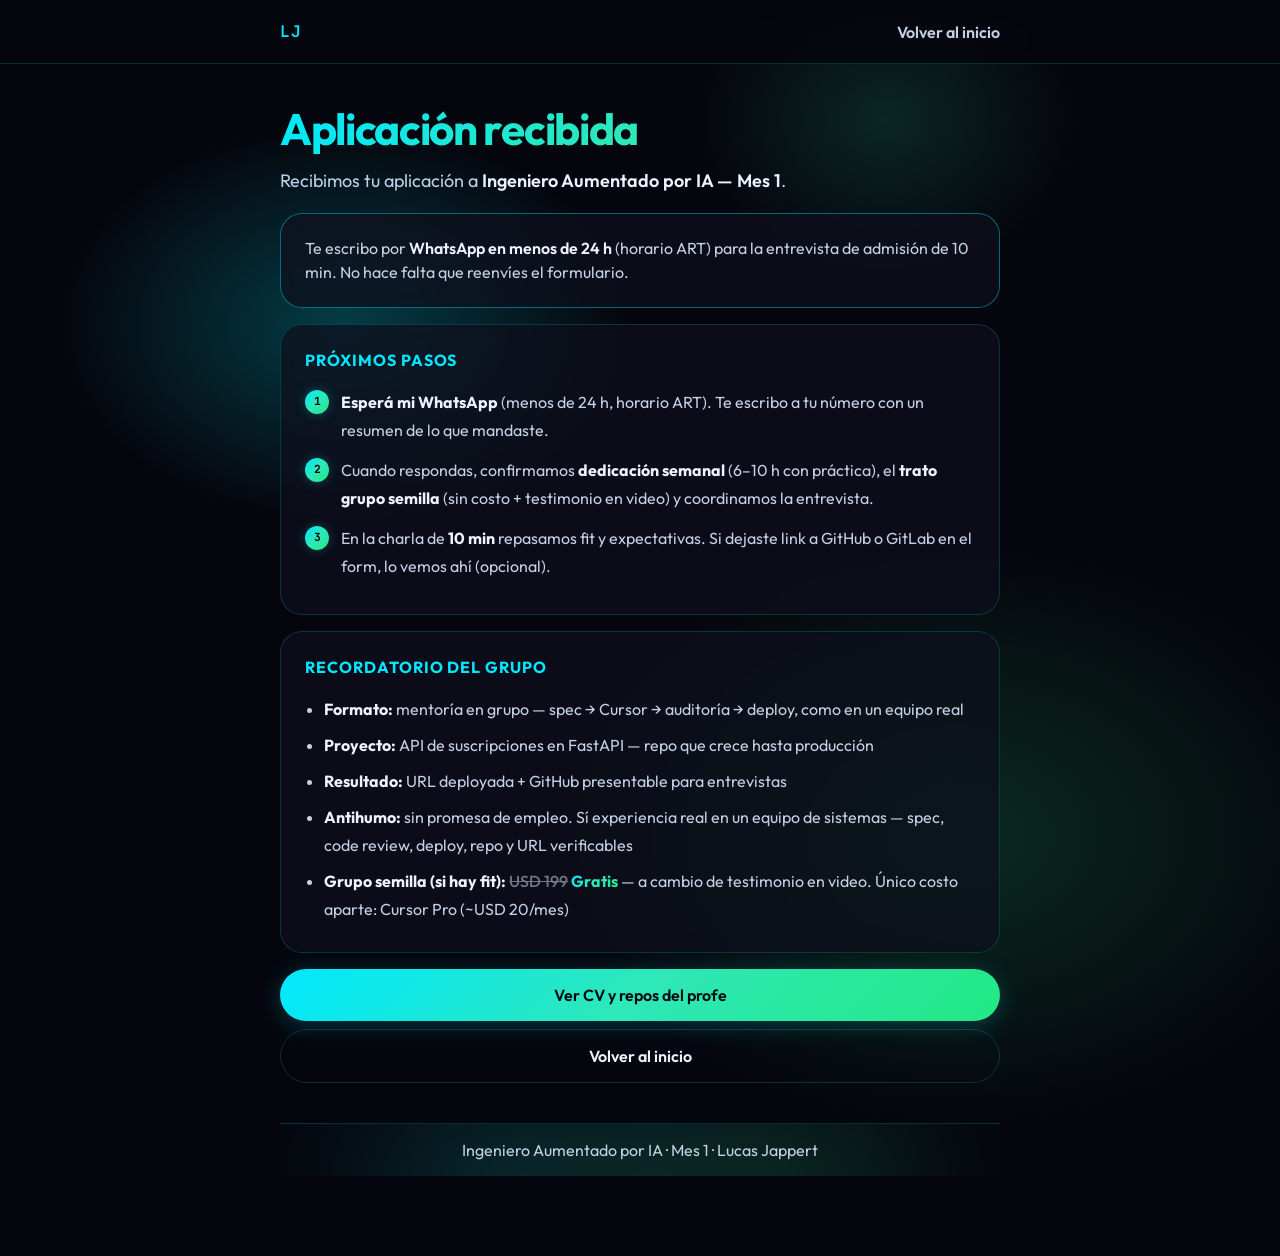
==== commit cde2d036: "asd" ====
--- a/gracias.html
+++ b/gracias.html
@@ -22,6 +22,7 @@
 		rel="stylesheet" />
 	<link rel="stylesheet" href="css/styles.css?v=__BUILD__" />
 	<script src="js/config.js?v=__BUILD__"></script>
+	<script src="js/landing-env.js?v=__BUILD__"></script>
 	<!-- Red neuronal (canvas): desactivado — ver js/neural-bg.js -->
 	<!-- <script src="js/neural-bg.js?v=__BUILD__" defer></script> -->
 	<script src="js/meta-pixel.js?v=__BUILD__" defer></script>
@@ -77,8 +78,8 @@
 					lo que mandaste.
 				</li>
 				<li>
-					Cuando respondas, confirmamos <strong>dedicación semanal</strong> (6–10 h con práctica) e
-					<strong>inversión</strong> del grupo; ahí coordinamos día y hora de la entrevista.
+					Cuando respondas, confirmamos <strong>dedicación semanal</strong> (6–10 h con práctica), el
+					<strong>trato grupo semilla</strong> (sin costo + testimonio en video) y coordinamos la entrevista.
 				</li>
 				<li>
 					En la charla de <strong>10 min</strong> repasamos fit y expectativas. Si dejaste link a GitHub o
@@ -89,14 +90,17 @@
 		</section>
 
 		<section class="card">
-			<h2 class="section-title">Recordatorio del programa</h2>
+			<h2 class="section-title">Recordatorio del grupo</h2>
 			<ul class="clean">
-				<li><strong>Proyecto:</strong> API de suscripciones en FastAPI — un repo que crece hasta el deploy en
-					producción</li>
-				<li><strong>Resultado:</strong> demo de 3 min + GitHub para “mostrame tu último backend”</li>
-				<li><strong>Formato:</strong> 4 semanas · 3 clases/semana × 1,5 h · grupo de 5</li>
-				<li><strong>Inversión (si hay fit):</strong> <s>USD 249</s> <strong>USD 199</strong>/mes — fundador (+
-					Cursor Pro ~USD 20/mes)</li>
+				<li><strong>Formato:</strong> mentoría en grupo — spec → Cursor → auditoría → deploy, como en un equipo
+					real</li>
+				<li><strong>Proyecto:</strong> API de suscripciones en FastAPI — repo que crece hasta producción</li>
+				<li><strong>Resultado:</strong> URL deployada + GitHub presentable para entrevistas</li>
+				<li><strong>Antihumo:</strong> sin promesa de empleo. Sí experiencia real en un equipo de sistemas — spec,
+					code review, deploy, repo y URL verificables</li>
+				<li><strong>Grupo semilla (si hay fit):</strong> <s class="price-ref">USD 199</s>
+					<span class="price-highlight">Gratis</span> — a cambio
+					de testimonio en video. Único costo aparte: Cursor Pro (~USD 20/mes)</li>
 			</ul>
 		</section>
 
--- a/css/styles.css
+++ b/css/styles.css
@@ -282,6 +282,94 @@
   color: var(--verde);
 }
 
+.chip--price {
+  position: relative;
+  display: inline-flex;
+  align-items: center;
+  gap: 0.45rem;
+  padding: 0.45rem 0.95rem;
+  font-size: var(--text-sm);
+  background: linear-gradient(
+    135deg,
+    rgba(0, 232, 255, 0.12),
+    rgba(46, 232, 184, 0.1),
+    rgba(34, 232, 132, 0.12)
+  );
+  border: none;
+  box-shadow:
+    0 0 24px rgba(0, 232, 255, 0.14),
+    inset 0 1px 0 rgba(255, 255, 255, 0.06);
+}
+
+.chip--price::before {
+  content: "";
+  position: absolute;
+  inset: 0;
+  border-radius: inherit;
+  padding: 1px;
+  background: var(--gradient-brand);
+  -webkit-mask:
+    linear-gradient(#fff 0 0) content-box,
+    linear-gradient(#fff 0 0);
+  mask:
+    linear-gradient(#fff 0 0) content-box,
+    linear-gradient(#fff 0 0);
+  -webkit-mask-composite: xor;
+  mask-composite: exclude;
+  pointer-events: none;
+}
+
+.price-ref {
+  opacity: 0.55;
+  font-weight: 500;
+  color: var(--text-muted);
+  text-decoration-thickness: 1px;
+}
+
+.price-amount,
+.price-highlight {
+  font-weight: 700;
+  background: var(--gradient-brand);
+  -webkit-background-clip: text;
+  background-clip: text;
+  color: transparent;
+}
+
+.price-amount {
+  font-size: 1.2em;
+  letter-spacing: -0.01em;
+  text-transform: uppercase;
+  filter: drop-shadow(0 0 12px rgba(0, 232, 255, 0.25));
+}
+
+.meta-grid__price {
+  padding: 0.65rem 0.85rem;
+  border-radius: var(--radius);
+  background: linear-gradient(
+    135deg,
+    rgba(0, 232, 255, 0.06),
+    rgba(46, 232, 184, 0.05),
+    rgba(34, 232, 132, 0.06)
+  );
+  border: 1px solid rgba(0, 232, 255, 0.22);
+}
+
+.hero-trust__disclaimer--antihumo {
+  margin-top: 0.5rem;
+  padding-top: 0.65rem;
+  border-top: 1px solid rgba(0, 232, 255, 0.15);
+}
+
+.card__note--antihumo {
+  margin-top: 0.75rem;
+  padding-top: 0.75rem;
+  border-top: 1px solid rgba(0, 232, 255, 0.12);
+}
+
+.card__note--antihumo strong {
+  color: var(--celeste);
+}
+
 .hero__title {
   margin: 0 0 0.75rem;
   font-size: clamp(1.85rem, 6vw, 2.75rem);
@@ -728,7 +816,7 @@
     left: 0;
     right: 0;
     bottom: 0;
-    z-index: 45;
+    z-index: 35;
     padding: 0.6rem 1rem calc(0.6rem + env(safe-area-inset-bottom, 0px));
     background: linear-gradient(
       to top,
@@ -766,7 +854,8 @@
   }
 }
 
-body.form-submitting .apply-fab {
+body.form-submitting .apply-fab,
+body.field-picker-open .apply-fab {
   display: none !important;
 }
 
